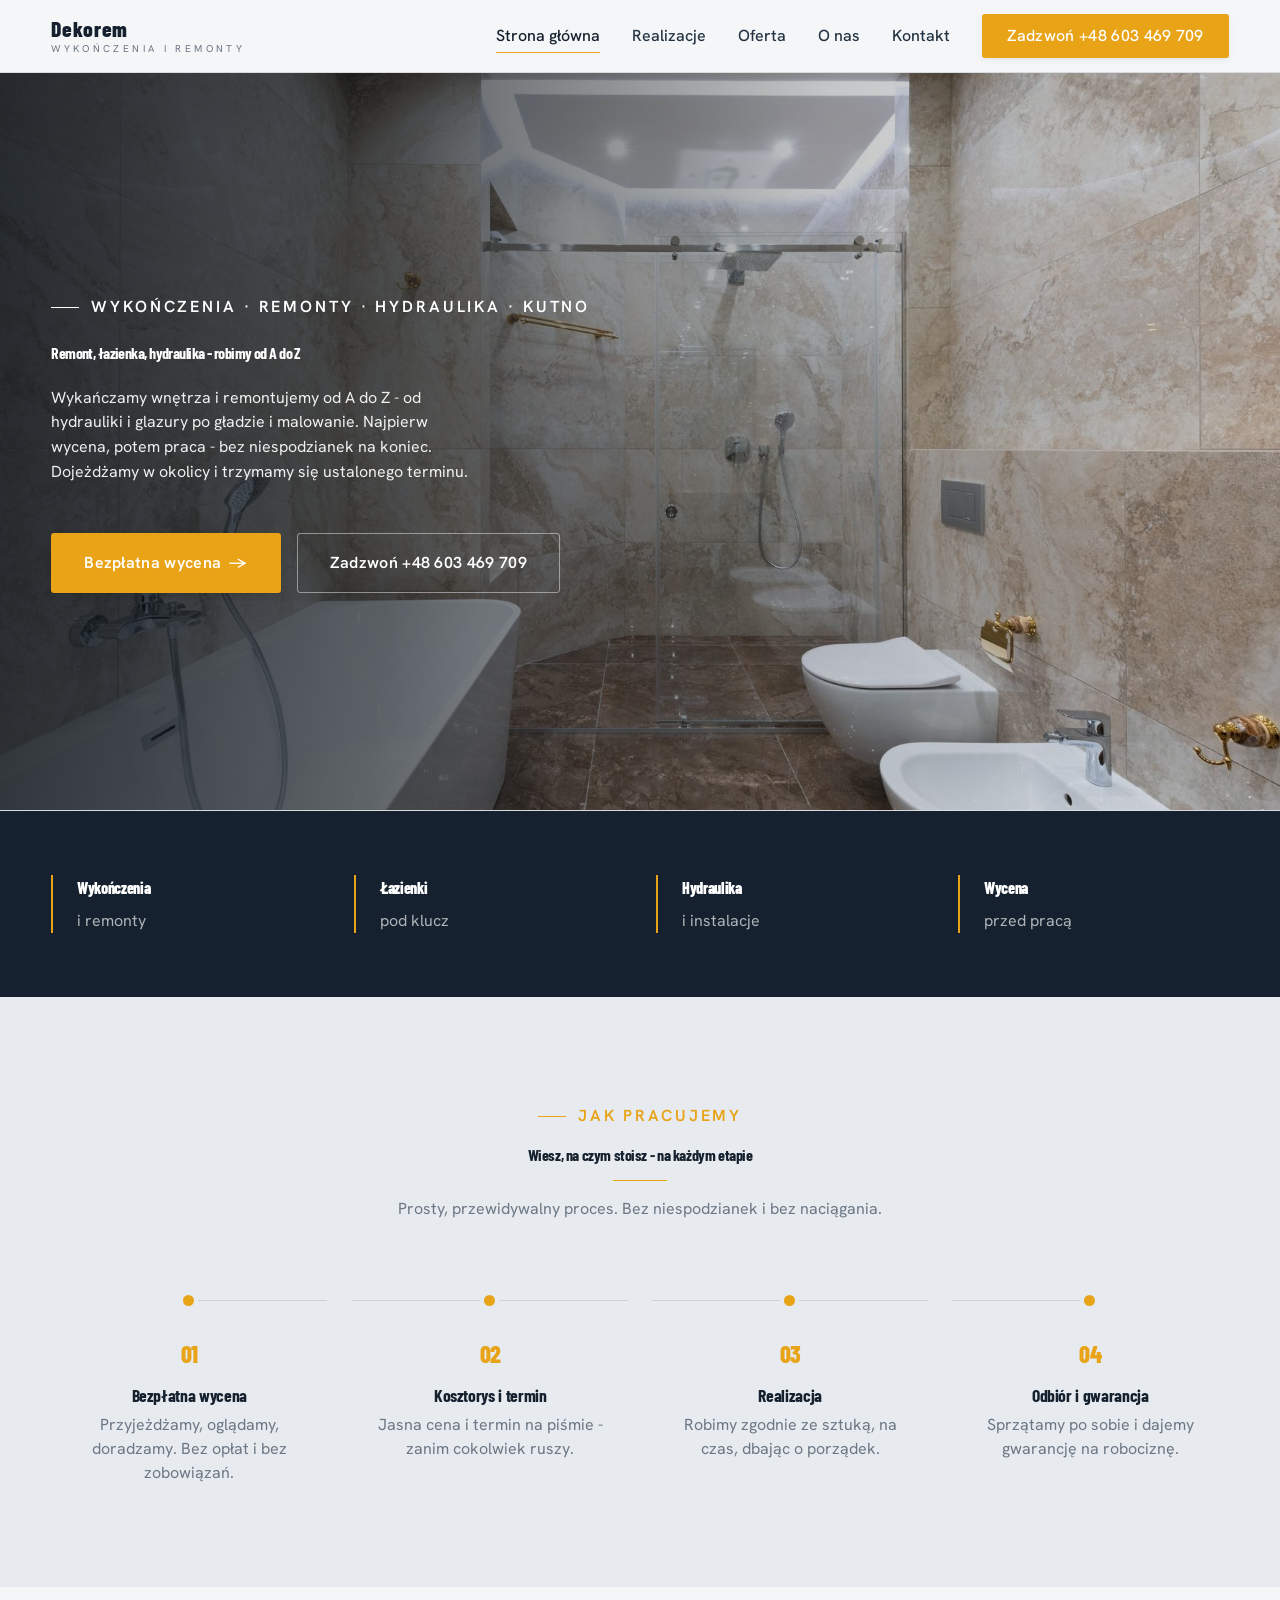
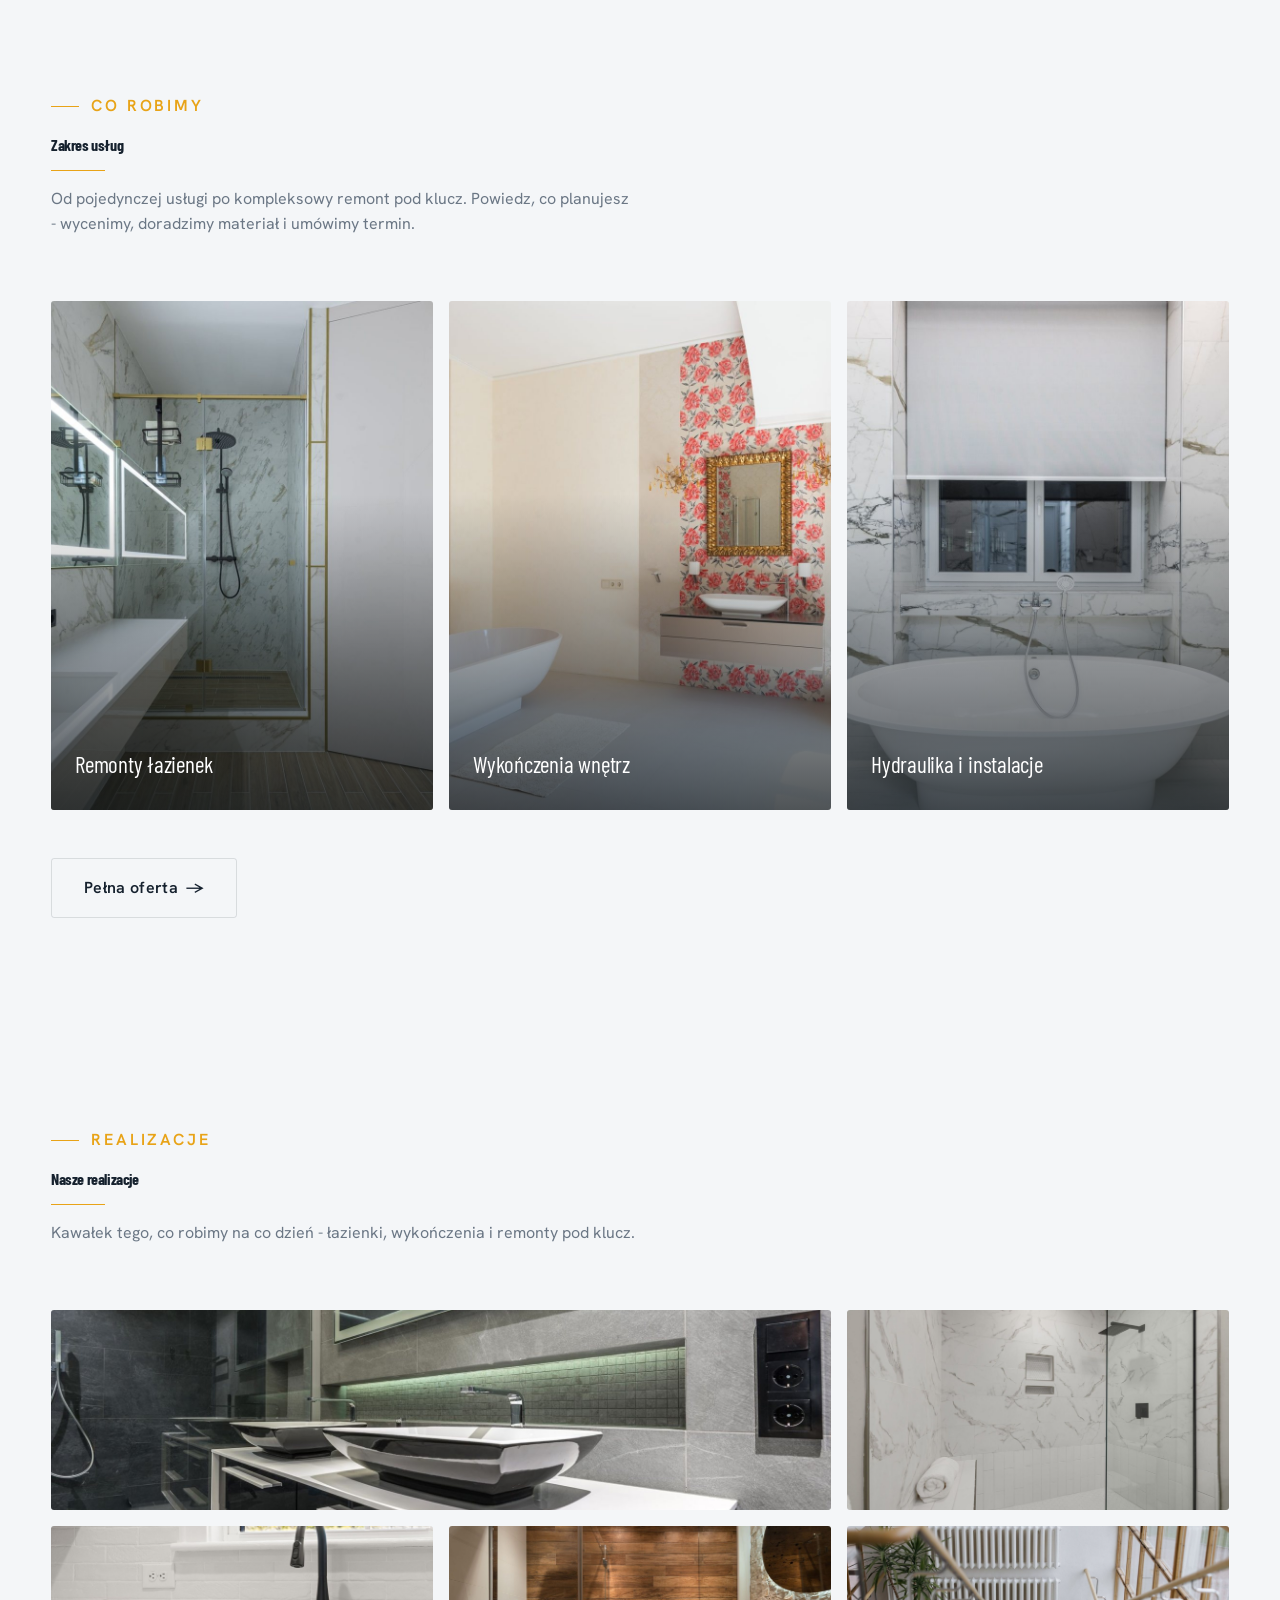
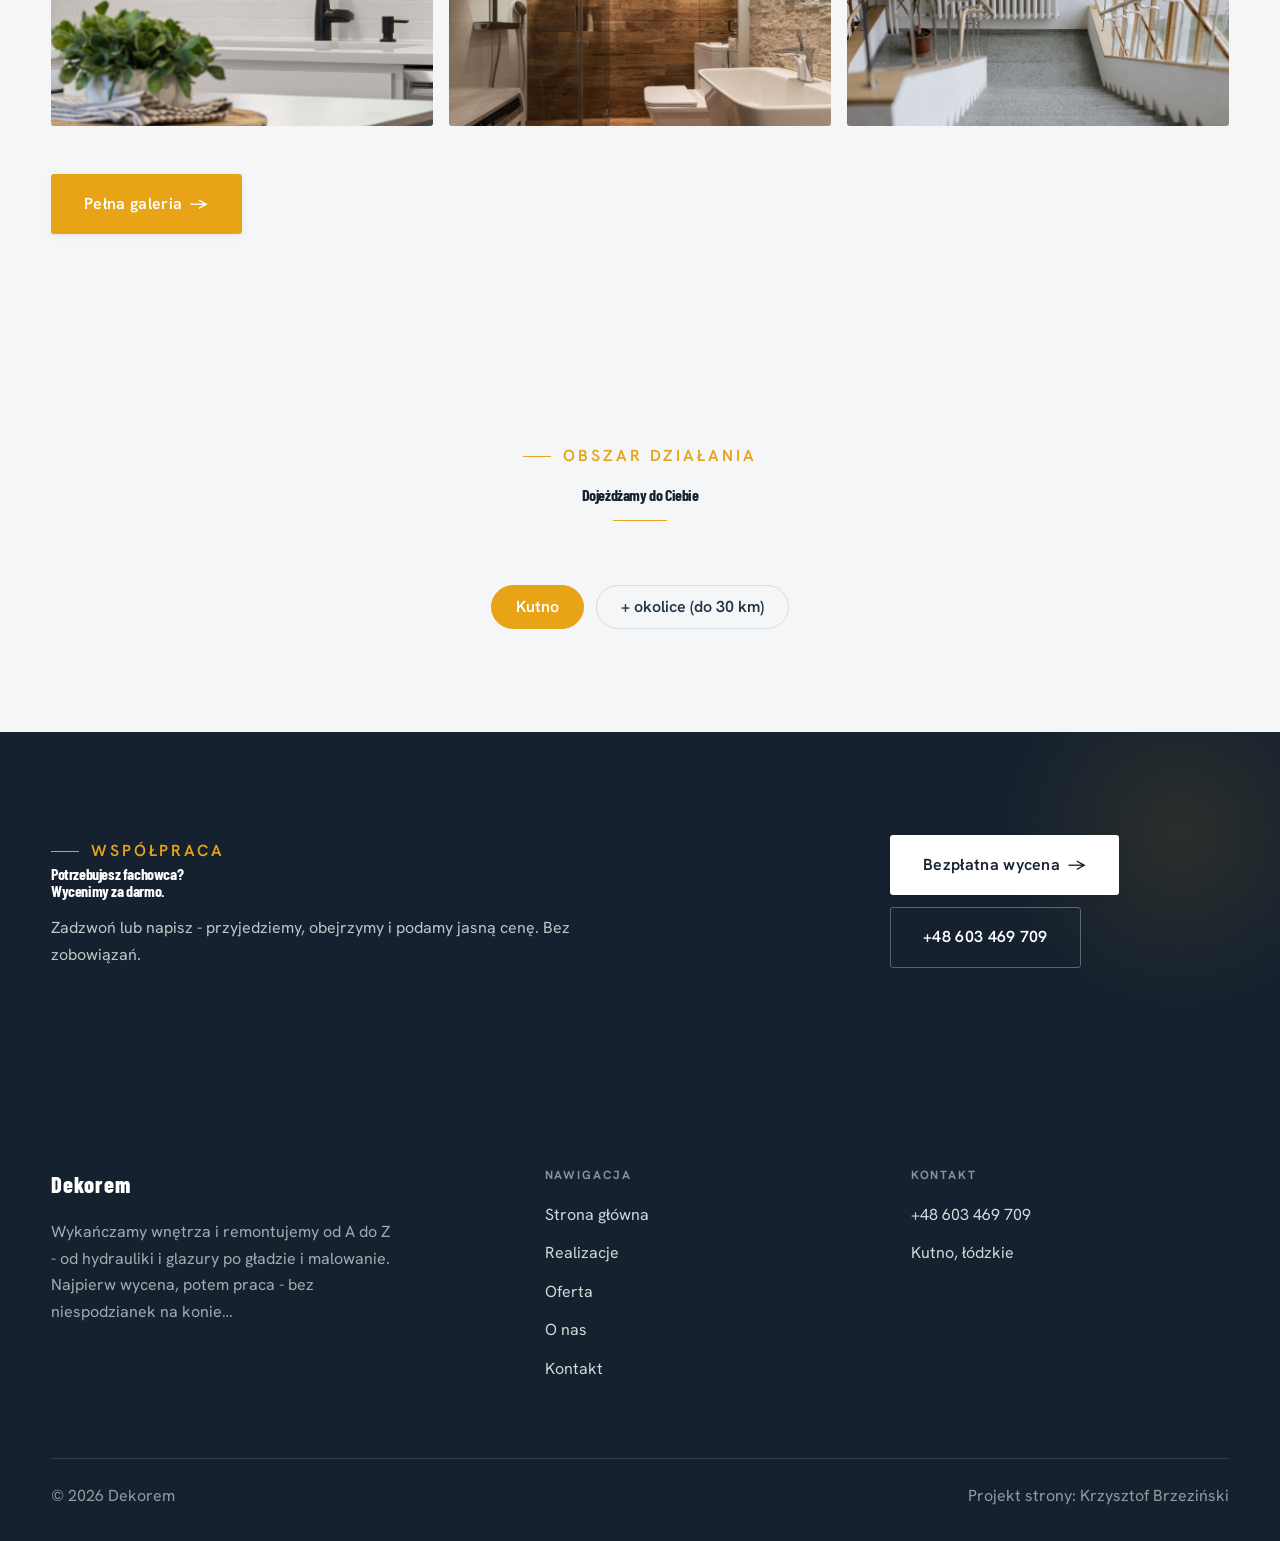
==== index.html @ 1a1f5ec7 "Strona demo: dekorem-wykonczenia-kutno" ====
<!DOCTYPE html>
<html lang="pl">
<head>
<meta charset="UTF-8">
<meta name="viewport" content="width=device-width, initial-scale=1.0">
<title>Dekorem - Wykończenia i remonty · Kutno</title>
<meta name="description" content="Dekorem - wykończenia wnętrz, remonty i hydraulika w Kutno i okolicy. Łazienki pod klucz, glazura, gładzie, malowanie, instalacje wodno-kanalizacyjne. Wycena przed pracą, gwarancja na pracę. Zadzwoń i umów termin.">
<link rel="preconnect" href="https://fonts.googleapis.com">
<link rel="preconnect" href="https://fonts.gstatic.com" crossorigin>
<link href="https://fonts.googleapis.com/css2?family=Barlow+Condensed:wght@500;600;700&family=Hanken+Grotesk:wght@400;500;600&display=swap" rel="stylesheet">
<link rel="stylesheet" href="assets/styles.css">
</head>
<body>

<header class="nav">
  <div class="wrap nav-inner">
    <a class="brand" href="index.html"><span class="name">Dekorem</span><span class="sub">Wykończenia i remonty</span></a>
    <nav class="nav-links">
      <a href="index.html" class="active">Strona główna</a>
      <a href="realizacje.html">Realizacje</a>
      <a href="oferta.html">Oferta</a>
      <a href="o-nas.html">O nas</a>
      <a href="kontakt.html">Kontakt</a>
      <a href="tel:+48603469709" class="btn btn-accent">Zadzwoń +48 603 469 709</a>
    </nav>
    <button class="nav-toggle" aria-label="Menu"><span></span><span></span><span></span></button>
  </div>
</header>

<section class="hero-cine">
  <img src="img/hero.jpg" alt="Dekorem - Remont, łazienka, hydraulika - robimy od A do Z">
  <div class="wrap">
    <div class="hero-copy">
      <span class="eyebrow">Wykończenia · remonty · hydraulika · Kutno</span>
      <h1>Remont, łazienka, hydraulika - robimy od A do Z</h1>
      <p class="lead">Wykańczamy wnętrza i remontujemy od A do Z - od hydrauliki i glazury po gładzie i malowanie. Najpierw wycena, potem praca - bez niespodzianek na koniec. Dojeżdżamy w okolicy i trzymamy się ustalonego terminu.</p>
      <div class="hero-actions">
        <a href="kontakt.html" class="btn btn-accent">Bezpłatna wycena <span class="arr">→</span></a>
        <a href="tel:+48603469709" class="btn btn-ghost" style="color:#fff;border-color:rgba(255,255,255,.45)">Zadzwoń +48 603 469 709</a>
      </div>
    </div>
  </div>
</section>
<section class="strip" style="padding-block:0">
  <div class="wrap">
    <div class="item reveal"><div class="k">Wykończenia</div><div class="v">i remonty</div></div>
    <div class="item reveal"><div class="k">Łazienki</div><div class="v">pod klucz</div></div>
    <div class="item reveal"><div class="k">Hydraulika</div><div class="v">i instalacje</div></div>
    <div class="item reveal"><div class="k">Wycena</div><div class="v">przed pracą</div></div>
  </div>
</section>
<section class="proces">
  <div class="wrap">
    <div class="head center reveal">
      <span class="eyebrow">Jak pracujemy</span>
      <h2>Wiesz, na czym stoisz - na każdym etapie</h2>
      <p>Prosty, przewidywalny proces. Bez niespodzianek i bez naciągania.</p>
    </div>
    <ol class="proces-line">
      <li class="reveal"><span class="pno">01</span><h3>Bezpłatna wycena</h3><p>Przyjeżdżamy, oglądamy, doradzamy. Bez opłat i bez zobowiązań.</p></li>
      <li class="reveal"><span class="pno">02</span><h3>Kosztorys i termin</h3><p>Jasna cena i termin na piśmie - zanim cokolwiek ruszy.</p></li>
      <li class="reveal"><span class="pno">03</span><h3>Realizacja</h3><p>Robimy zgodnie ze sztuką, na czas, dbając o porządek.</p></li>
      <li class="reveal"><span class="pno">04</span><h3>Odbiór i gwarancja</h3><p>Sprzątamy po sobie i dajemy gwarancję na robociznę.</p></li>
    </ol>
  </div>
</section>
<section>
  <div class="wrap">
    <div class="head reveal">
      <span class="eyebrow">Co robimy</span>
      <h2>Zakres usług</h2>
      <p>Od pojedynczej usługi po kompleksowy remont pod klucz. Powiedz, co planujesz - wycenimy, doradzimy materiał i umówimy termin.</p>
    </div>
    <div class="gateways">
      <a href="oferta.html" class="gateway reveal"><img src="img/g2.jpg" alt="Remonty łazienek"><span class="g-ttl">Remonty łazienek</span></a>
      <a href="oferta.html" class="gateway reveal"><img src="img/g3.jpg" alt="Wykończenia wnętrz"><span class="g-ttl">Wykończenia wnętrz</span></a>
      <a href="oferta.html" class="gateway reveal"><img src="img/g4.jpg" alt="Hydraulika i instalacje"><span class="g-ttl">Hydraulika i instalacje</span></a>
    </div>
    <div style="margin-top:var(--space-7)" class="reveal"><a href="oferta.html" class="btn btn-ghost">Pełna oferta <span class="arr">→</span></a></div>
  </div>
</section>
<section>
  <div class="wrap">
    <div class="head reveal">
      <span class="eyebrow">Realizacje</span>
      <h2>Nasze realizacje</h2>
      <p>Kawałek tego, co robimy na co dzień - łazienki, wykończenia i remonty pod klucz.</p>
    </div>
    <div class="gallery">
      <div class="tile t-two3 reveal"><img src="img/g5.jpg" alt="Remont łazienki"><div class="cap">Remont łazienki</div></div>
      <div class="tile t-third reveal"><img src="img/g6.jpg" alt="Wykończenie wnętrza"><div class="cap">Wykończenie wnętrza</div></div>
      <div class="tile t-third reveal"><img src="img/g7.jpg" alt="Glazura i terakota"><div class="cap">Glazura i terakota</div></div>
      <div class="tile t-third reveal"><img src="img/g8.jpg" alt="Strefa prysznica"><div class="cap">Strefa prysznica</div></div>
      <div class="tile t-third reveal"><img src="img/g9.jpg" alt="Hydraulika i armatura"><div class="cap">Hydraulika i armatura</div></div>
    </div>
    <div style="margin-top:var(--space-7)" class="reveal"><a href="realizacje.html" class="btn btn-accent">Pełna galeria <span class="arr">→</span></a></div>
  </div>
</section>
<section class="obszar">
  <div class="wrap">
    <div class="head center reveal">
      <span class="eyebrow">Obszar działania</span>
      <h2>Dojeżdżamy do Ciebie</h2>
    </div>
    <ul class="obszar-list reveal"><li class="is-home">Kutno</li><li>+ okolice (do 30 km)</li></ul>
  </div>
</section>
<section class="cta">
  <div class="wrap">
    <div class="reveal">
      <span class="eyebrow">Współpraca</span>
      <h2>Potrzebujesz fachowca? Wycenimy za darmo.</h2>
      <p>Zadzwoń lub napisz - przyjedziemy, obejrzymy i podamy jasną cenę. Bez zobowiązań.</p>
    </div>
    <div class="cta-actions reveal">
      <a href="kontakt.html" class="btn btn-light">Bezpłatna wycena <span class="arr">→</span></a>
      <a href="tel:+48603469709" class="btn btn-ghost" style="color:#fff;border-color:rgba(255,255,255,.3)">+48 603 469 709</a>
    </div>
  </div>
</section>

<footer>
  <div class="wrap">
    <div class="foot-grid">
      <div class="foot-brand">
        <div class="name">Dekorem</div>
        <p>Wykańczamy wnętrza i remontujemy od A do Z - od hydrauliki i glazury po gładzie i malowanie. Najpierw wycena, potem praca - bez niespodzianek na konie…</p>
      </div>
      <div class="foot-col">
        <h4>Nawigacja</h4>
        <a href="index.html">Strona główna</a>
        <a href="realizacje.html">Realizacje</a>
        <a href="oferta.html">Oferta</a>
        <a href="o-nas.html">O nas</a>
        <a href="kontakt.html">Kontakt</a>
      </div>
      <div class="foot-col">
        <h4>Kontakt</h4>
        <a href="tel:+48603469709">+48 603 469 709</a>
        <p>Kutno, łódzkie</p>
      </div>
    </div>
    <div class="foot-bot">
      <span>© 2026 Dekorem</span>
      <span>Projekt strony: Krzysztof Brzeziński</span>
    </div>
  </div>
</footer>
<div class="sticky-call"><a class="sc-call" href="tel:+48603469709">📞 Zadzwoń</a><a class="sc-quote" href="kontakt.html">Bezpłatna wycena</a></div>

<script src="assets/main.js"></script>
</body>
</html>
---- assets/styles.css ----
/* ============================================================
   STOLBASZ — premium, architektoniczny B2B fit-out
   Jasna paleta, zero brązu. System wg premium-web-craft.
   Projekt strony: Krzysztof Brzeziński
   ============================================================ */

:root{
  /* PALETA — jasna, architektoniczna, chłodna */
  --paper:#F4F6F8;          /* główne tło */
  --paper-2:#E7EBEF;        /* sekcje alternatywne (chłodny jasny szary) */
  --paper-3:#E7EBEF;        /* delikatne wypełnienia */
  --ink:#15212E;            /* tekst główny — chłodny grafit */
  --ink-soft:#243443;       /* nagłówki drugorzędne */
  --muted:#6B7785;          /* tekst poboczny */
  --line:rgba(21,33,46,.12);/* hairline */
  --accent:#E8A317;         /* stonowany petrol-slate — jedyny akcent */
  --accent-d:#C9870C;
  --accent-soft:rgba(232,163,23,.10);
  --dark:#15212E;           /* sekcje ciemne (stopka/CTA) */

  /* ODSTĘPY — skala 4/8 */
  --space-1:4px; --space-2:8px; --space-3:12px; --space-4:16px; --space-5:24px;
  --space-6:32px; --space-7:48px; --space-8:64px; --space-9:96px; --space-10:128px;

  /* TYPOGRAFIA — fluid clamp() */
  --text-sm:clamp(.82rem,.8rem+.1vw,.9rem);
  --text-base:clamp(1rem,.97rem+.15vw,1.1rem);
  --text-lg:clamp(1.12rem,1.05rem+.3vw,1.3rem);
  --text-h3:clamp(1.2rem,1.1rem+.5vw,1.5rem);
  --text-h2:clamp(1.9rem,1.5rem+1.9vw,2.8rem);
  --text-h1:clamp(2.6rem,1.9rem+3.6vw,4.6rem);

  /* PROMIENIE — architektoniczne, raczej ostre */
  --r-sm:3px; --r-md:6px; --r-lg:10px;

  /* RUCH */
  --ease:cubic-bezier(.25,.46,.45,.94); --dur:.24s;

  /* CIENIE — miękkie, warstwowe */
  --sh-sm:0 1px 2px rgba(16,24,32,.04), 0 2px 8px rgba(16,24,32,.05);
  --sh-md:0 2px 6px rgba(16,24,32,.05), 0 12px 28px -8px rgba(16,24,32,.12);
  --sh-lg:0 6px 14px rgba(16,24,32,.07), 0 26px 56px -18px rgba(16,24,32,.22);

  --hairline:1px solid var(--line);

  --font-display:'Barlow Condensed','Hanken Grotesk',sans-serif;
  --font-body:'Hanken Grotesk',sans-serif;
}

*{box-sizing:border-box;margin:0;padding:0}
html{scroll-behavior:smooth}
body{
  font-family:var(--font-body);
  font-size:var(--text-base);
  line-height:1.65;
  color:var(--ink);
  background:var(--paper);
  -webkit-font-smoothing:antialiased;
  text-rendering:optimizeLegibility;
}
img{max-width:100%;display:block}
a{color:inherit;text-decoration:none}

.wrap{width:min(92%,1180px);margin-inline:auto}
section{padding-block:clamp(52px,6.5vw,96px)}

h1,h2,h3{font-family:var(--font-display);font-weight:700;line-height:1.08;letter-spacing:-.02em;color:var(--ink)}
h1{font-size:var(--text-h1);letter-spacing:-.035em}
h2{font-size:var(--text-h2);letter-spacing:-.025em}
h3{font-size:var(--text-h3)}
p{max-width:65ch}

.eyebrow{
  font-family:var(--font-body);
  font-size:var(--text-sm);
  font-weight:600;
  letter-spacing:.18em;
  text-transform:uppercase;
  color:var(--accent);
  display:inline-flex;align-items:center;gap:var(--space-3);
}
.eyebrow::before{content:"";width:28px;height:1px;background:var(--accent);display:inline-block}

.muted{color:var(--muted)}
.lead{font-size:var(--text-lg);line-height:1.55;color:var(--ink-soft);max-width:50ch}

/* ---------- BUTTONS ---------- */
.btn{
  display:inline-flex;align-items:center;gap:var(--space-2);
  font-weight:600;font-size:var(--text-sm);letter-spacing:.02em;
  padding:var(--space-4) var(--space-6);
  border-radius:var(--r-sm);
  transition:transform var(--dur) var(--ease),box-shadow var(--dur) var(--ease),background var(--dur) var(--ease);
  cursor:pointer;border:1px solid transparent;
}
.btn-accent{background:var(--accent);color:#fff;box-shadow:var(--sh-sm)}
.btn-accent:hover{background:var(--accent-d);transform:translateY(-2px);box-shadow:var(--sh-md)}
.btn-accent:active{transform:translateY(0);box-shadow:var(--sh-sm)}
.btn-ghost{background:transparent;color:var(--ink);border-color:var(--line)}
.btn-ghost:hover{border-color:var(--accent);color:var(--accent);transform:translateY(-2px)}
.btn-light{background:#fff;color:var(--ink);box-shadow:var(--sh-sm)}
.btn-light:hover{transform:translateY(-2px);box-shadow:var(--sh-md)}
.btn .arr{transition:transform var(--dur) var(--ease)}
.btn:hover .arr{transform:translateX(4px)}

/* ---------- NAV ---------- */
.nav{
  position:sticky;top:0;z-index:50;
  background:color-mix(in srgb,var(--paper) 88%,transparent);
  backdrop-filter:saturate(140%) blur(10px);
  border-bottom:var(--hairline);
}
.nav-inner{display:flex;align-items:center;justify-content:space-between;height:72px}
.brand{display:flex;flex-direction:column;line-height:1}
.brand .name{font-family:var(--font-display);font-weight:800;font-size:1.35rem;letter-spacing:.04em}
.brand .sub{font-size:.62rem;letter-spacing:.34em;text-transform:uppercase;color:var(--muted);margin-top:5px}
.nav-links{display:flex;align-items:center;gap:var(--space-6)}
.nav-links a{font-size:var(--text-sm);font-weight:500;color:var(--ink-soft);position:relative;padding-block:4px;transition:color var(--dur) var(--ease)}
.nav-links a::after{content:"";position:absolute;left:0;bottom:0;width:0;height:1.5px;background:var(--accent);transition:width var(--dur) var(--ease)}
.nav-links a:hover,.nav-links a.active{color:var(--ink)}
.nav-links a:hover::after,.nav-links a.active::after{width:100%}
.nav-links .btn{padding:var(--space-2) var(--space-5)}
/* przyciski w nav: właściwy kolor (przebij .nav-links a) + bez podkreślenia */
.nav-links a.btn-accent{color:#fff}
.nav-links a.btn-ghost,.nav-links a.btn-light{color:var(--ink)}
.nav-links a.btn::after{display:none}
.nav-toggle{display:none;background:none;border:none;cursor:pointer;flex-direction:column;gap:5px;padding:8px}
.nav-toggle span{width:24px;height:2px;background:var(--ink);transition:var(--dur)}

/* ---------- HERO (split) ---------- */
.hero{position:relative;overflow:hidden;border-bottom:var(--hairline)}
.hero-grid{display:grid;grid-template-columns:1.05fr .95fr;gap:clamp(24px,4vw,60px);align-items:center;
  padding-block:clamp(36px,4.5vw,64px)}
.hero-copy .eyebrow{margin-bottom:var(--space-5)}
.hero-copy h1{margin-bottom:var(--space-5)}
.hero-copy .lead{margin-bottom:var(--space-7)}
.hero-actions{display:flex;flex-wrap:wrap;gap:var(--space-4)}
.hero-art{position:relative;aspect-ratio:4/3;border-radius:var(--r-lg);overflow:hidden;box-shadow:var(--sh-lg)}
.hero-art img{width:100%;height:100%;object-fit:cover}
.hero-art::after{content:"";position:absolute;inset:0;background:linear-gradient(180deg,transparent 55%,rgba(18,24,28,.28))}
.hero-badge{position:absolute;left:var(--space-5);bottom:var(--space-5);z-index:2;
  background:rgba(252,252,251,.94);backdrop-filter:blur(4px);
  border-radius:var(--r-md);padding:var(--space-4) var(--space-5);box-shadow:var(--sh-md);max-width:78%}
.hero-badge strong{display:block;font-family:var(--font-display);font-size:1rem;letter-spacing:-.01em}
.hero-badge span{font-size:var(--text-sm);color:var(--muted)}

/* ---------- HERO duży / kinowy (strona główna) ---------- */
.hero-cine{position:relative;min-height:clamp(560px,82vh,840px);display:flex;align-items:center;overflow:hidden;border-bottom:var(--hairline)}
.hero-cine>img{position:absolute;inset:0;width:100%;height:100%;object-fit:cover;z-index:0}
.hero-cine::after{content:"";position:absolute;inset:0;z-index:1;
  background:linear-gradient(95deg,rgba(13,18,23,.86) 0%,rgba(13,18,23,.64) 32%,rgba(13,18,23,.24) 62%,rgba(13,18,23,.04) 100%)}
.hero-cine .wrap{position:relative;z-index:2;padding-block:var(--space-8)}
.hero-cine .hero-copy{max-width:660px}
.hero-cine .eyebrow{color:#fff;margin-bottom:var(--space-5)}
.hero-cine .eyebrow::before{background:#fff}
.hero-cine h1{color:#fff;margin-bottom:var(--space-5);font-size:clamp(2.9rem,2rem+4.4vw,5.2rem)}
.hero-cine .lead{color:rgba(255,255,255,.92);max-width:48ch;margin-bottom:var(--space-7)}
.hero-cine .hero-actions{display:flex;flex-wrap:wrap;gap:var(--space-4)}
@media(max-width:680px){
  .hero-cine{min-height:clamp(520px,76vh,640px);align-items:flex-end}
  .hero-cine::after{background:linear-gradient(0deg,rgba(13,18,23,.9) 6%,rgba(13,18,23,.45) 55%,rgba(13,18,23,.25) 100%)}
  .hero-cine .wrap{padding-bottom:var(--space-9)}
}

/* full-bleed hero variant (podstrony) */
.pagehead{position:relative;min-height:46vh;display:flex;align-items:flex-end;overflow:hidden;border-bottom:var(--hairline)}
.pagehead img{position:absolute;inset:0;width:100%;height:100%;object-fit:cover}
.pagehead::after{content:"";position:absolute;inset:0;background:linear-gradient(180deg,rgba(18,24,28,.25),rgba(18,24,28,.62))}
.pagehead .wrap{position:relative;z-index:2;padding-block:var(--space-9);color:#fff}
.pagehead h1{color:#fff;max-width:18ch}
.pagehead .eyebrow{color:#fff}
.pagehead .eyebrow::before{background:#fff}
.pagehead p{color:rgba(255,255,255,.86);margin-top:var(--space-4);max-width:54ch}

/* ---------- STRIP (pasek skrótów / liczby) ---------- */
.strip{background:var(--dark);color:#fff}
.strip .wrap{display:grid;grid-template-columns:repeat(4,1fr);gap:var(--space-6);padding-block:var(--space-8)}
.strip .item .k{font-family:var(--font-display);font-size:clamp(1.6rem,1.2rem+1.4vw,2.4rem);font-weight:800;letter-spacing:-.02em;color:#fff}
.strip .item .v{font-size:var(--text-sm);color:rgba(255,255,255,.66);margin-top:var(--space-2);line-height:1.45}
.strip .item{border-left:2px solid var(--accent);padding-left:var(--space-5)}

/* ---------- SECTION HEAD ---------- */
.head{max-width:48rem;margin-bottom:var(--space-8)}
.head.center{margin-inline:auto;text-align:center}
.head .eyebrow{margin-bottom:var(--space-4)}
.head h2{margin-bottom:var(--space-4)}
.head p{color:var(--muted);font-size:var(--text-lg);line-height:1.55}
.head.center p{margin-inline:auto}

/* ---------- INTRO SPLIT ---------- */
.split{display:grid;grid-template-columns:.92fr 1.08fr;gap:clamp(28px,5vw,80px);align-items:center}
.split.rev{grid-template-columns:1.08fr .92fr}
.split.rev .split-art{order:-1}
.split-art{position:relative;aspect-ratio:5/4;border-radius:var(--r-lg);overflow:hidden;box-shadow:var(--sh-lg)}
.split-art img{width:100%;height:100%;object-fit:cover}
.split-copy h2{margin-bottom:var(--space-5)}
.split-copy p+p{margin-top:var(--space-4)}
.split-copy .btn{margin-top:var(--space-6)}

/* ---------- SERVICES (zakres) ---------- */
.svc-grid{display:grid;grid-template-columns:repeat(auto-fit,minmax(280px,1fr));gap:var(--space-5)}
.svc{background:#fff;border:var(--hairline);border-radius:var(--r-md);padding:var(--space-7) var(--space-6);
  transition:transform var(--dur) var(--ease),box-shadow var(--dur) var(--ease),border-color var(--dur) var(--ease);
  position:relative;overflow:hidden}
.svc::before{content:"";position:absolute;left:0;top:0;width:3px;height:0;background:var(--accent);transition:height var(--dur) var(--ease)}
.svc:hover{transform:translateY(-4px);box-shadow:var(--sh-md);border-color:transparent}
.svc:hover::before{height:100%}
.svc .ic{font-family:var(--font-display);font-size:.8rem;font-weight:700;letter-spacing:.12em;color:var(--accent);margin-bottom:var(--space-4)}
.svc h3{margin-bottom:var(--space-3);font-size:1.22rem}
.svc p{color:var(--muted);font-size:var(--text-base);line-height:1.6}

/* big detailed service rows */
.svc-row{display:grid;grid-template-columns:.8fr 1.2fr;gap:clamp(20px,4vw,60px);align-items:center;padding-block:var(--space-8)}
.svc-row+.svc-row{border-top:var(--hairline)}
.svc-row.rev{grid-template-columns:1.2fr .8fr}
.svc-row.rev .svc-row-art{order:-1}
.svc-row-art{aspect-ratio:4/3;border-radius:var(--r-md);overflow:hidden;box-shadow:var(--sh-md)}
.svc-row-art img{width:100%;height:100%;object-fit:cover}
.svc-row h3{font-size:1.5rem;margin-bottom:var(--space-4)}
.svc-row .num{font-family:var(--font-display);font-size:.85rem;font-weight:700;letter-spacing:.14em;color:var(--accent);display:block;margin-bottom:var(--space-3)}
.svc-row ul{list-style:none;margin-top:var(--space-4);display:flex;flex-direction:column;gap:var(--space-2)}
.svc-row li{position:relative;padding-left:var(--space-5);color:var(--muted);font-size:var(--text-base)}
.svc-row li::before{content:"";position:absolute;left:0;top:.62em;width:8px;height:1px;background:var(--accent)}

/* ---------- GALLERY (realizacje) ---------- */
.gallery{display:grid;grid-template-columns:repeat(12,1fr);gap:var(--space-4);grid-auto-rows:200px}
.tile{position:relative;overflow:hidden;border-radius:var(--r-md);box-shadow:var(--sh-sm);
  transition:transform var(--dur) var(--ease),box-shadow var(--dur) var(--ease)}
.tile img{width:100%;height:100%;object-fit:cover;transition:transform .6s var(--ease)}
.tile:hover{box-shadow:var(--sh-md)}
.tile:hover img{transform:scale(1.05)}
.tile .cap{position:absolute;left:0;right:0;bottom:0;padding:var(--space-5) var(--space-4) var(--space-4);
  background:linear-gradient(transparent,rgba(18,24,28,.78));color:#fff;
  font-size:var(--text-sm);font-weight:600;letter-spacing:.01em;
  opacity:0;transform:translateY(8px);transition:var(--dur) var(--ease)}
.tile:hover .cap{opacity:1;transform:translateY(0)}
.tile .cap small{display:block;font-weight:400;opacity:.78;letter-spacing:.04em;text-transform:uppercase;font-size:.66rem;margin-top:3px}
/* bento spans */
.t-wide{grid-column:span 6}
.t-tall{grid-column:span 6;grid-row:span 2}
.t-std{grid-column:span 6}
.t-third{grid-column:span 4}
.t-two3{grid-column:span 8}

/* ---------- TRUST / WIARYGODNOŚĆ ---------- */
.trust{background:var(--paper-2)}
.trust-grid{display:grid;grid-template-columns:repeat(auto-fit,minmax(240px,1fr));gap:var(--space-5);margin-top:var(--space-7)}
.trust-card{background:#fff;border-radius:var(--r-md);padding:var(--space-7) var(--space-6);box-shadow:var(--sh-sm);border-top:3px solid var(--accent)}
.trust-card .big{font-family:var(--font-display);font-size:clamp(1.8rem,1.3rem+1.6vw,2.6rem);font-weight:800;letter-spacing:-.02em;color:var(--ink);line-height:1}
.trust-card h3{font-size:1.12rem;margin:var(--space-3) 0 var(--space-2)}
.trust-card p{color:var(--muted);font-size:var(--text-base);line-height:1.55}

/* ---------- CTA band ---------- */
.cta{background:var(--dark);color:#fff;position:relative;overflow:hidden}
.cta .wrap{display:grid;grid-template-columns:1.4fr .6fr;gap:var(--space-7);align-items:center;position:relative;z-index:2}
.cta h2{color:#fff;max-width:20ch}
.cta p{color:rgba(255,255,255,.74);margin-top:var(--space-4)}
.cta-actions{display:flex;flex-direction:column;gap:var(--space-3);align-items:flex-start}
.cta::before{content:"";position:absolute;right:-80px;top:-80px;width:360px;height:360px;border-radius:50%;
  background:radial-gradient(circle,var(--accent-soft),transparent 70%)}

/* ---------- CONTACT ---------- */
.contact-grid{display:grid;grid-template-columns:.85fr 1.15fr;gap:clamp(28px,4vw,56px);align-items:start}
.info-list{display:flex;flex-direction:column;gap:var(--space-2)}
.info-row{display:flex;gap:var(--space-4);align-items:flex-start;padding-block:var(--space-4);border-bottom:var(--hairline)}
.info-row .ic{flex:none;width:42px;height:42px;display:grid;place-items:center;border-radius:50%;
  background:var(--accent-soft);color:var(--accent);font-size:1.05rem}
.info-row .lbl{font-size:.72rem;letter-spacing:.14em;text-transform:uppercase;color:var(--muted)}
.info-row .val{font-weight:600;font-size:var(--text-base);margin-top:2px}
.info-row a.val:hover{color:var(--accent)}
.map{border:none;border-radius:var(--r-lg);box-shadow:var(--sh-md);width:100%;height:100%;min-height:380px;filter:grayscale(.2) contrast(1.02)}
.form{background:#fff;border:var(--hairline);border-radius:var(--r-lg);padding:clamp(24px,3vw,40px);box-shadow:var(--sh-sm)}
.form .fld{margin-bottom:var(--space-5)}
.form label{display:block;font-size:var(--text-sm);font-weight:600;margin-bottom:var(--space-2)}
.form input,.form textarea{width:100%;font-family:inherit;font-size:var(--text-base);color:var(--ink);
  padding:var(--space-4);border:var(--hairline);border-radius:var(--r-sm);background:var(--paper);transition:border-color var(--dur)}
.form input:focus,.form textarea:focus{outline:none;border-color:var(--accent);background:#fff}
.form textarea{resize:vertical;min-height:120px}
.form .note{font-size:var(--text-sm);color:var(--muted);margin-top:var(--space-3)}

/* ---------- FOOTER ---------- */
footer{background:var(--dark);color:#fff;padding-block:var(--space-9) var(--space-6)}
.foot-grid{display:grid;grid-template-columns:1.4fr 1fr 1fr;gap:var(--space-7);margin-bottom:var(--space-8)}
.foot-brand .name{font-family:var(--font-display);font-weight:800;font-size:1.4rem;letter-spacing:.04em}
.foot-brand p{color:rgba(255,255,255,.62);margin-top:var(--space-4);font-size:var(--text-base);max-width:38ch}
.foot-col h4{font-size:.74rem;letter-spacing:.16em;text-transform:uppercase;color:rgba(255,255,255,.5);margin-bottom:var(--space-4)}
.foot-col a,.foot-col p{display:block;color:rgba(255,255,255,.82);font-size:var(--text-base);margin-bottom:var(--space-3)}
.foot-col a:hover{color:#fff}
.foot-bot{border-top:1px solid rgba(255,255,255,.12);padding-top:var(--space-5);display:flex;justify-content:space-between;flex-wrap:wrap;gap:var(--space-3);
  font-size:var(--text-sm);color:rgba(255,255,255,.55)}
.foot-bot a:hover{color:#fff}

/* ---------- REVEAL ---------- */
.reveal{opacity:0;transform:translateY(22px);transition:opacity .6s var(--ease),transform .6s var(--ease)}
.reveal.in{opacity:1;transform:none}

/* ---------- RESPONSIVE ---------- */
@media(max-width:920px){
  .hero-grid,.split,.split.rev,.svc-row,.svc-row.rev,.cta .wrap,.contact-grid,.foot-grid{grid-template-columns:1fr}
  .split.rev .split-art,.svc-row.rev .svc-row-art{order:0}
  .hero-art{aspect-ratio:16/10;max-height:420px}
  .strip .wrap{grid-template-columns:repeat(2,1fr);gap:var(--space-7)}
  .gallery{grid-auto-rows:180px}
  .t-wide,.t-tall,.t-std,.t-third,.t-two3{grid-column:span 6}
  .t-tall{grid-row:span 1}
  .cta-actions{flex-direction:row;flex-wrap:wrap}
  .foot-grid{gap:var(--space-6)}
}
@media(max-width:680px){
  .nav-links{position:fixed;inset:72px 0 auto 0;background:var(--paper);flex-direction:column;align-items:stretch;
    gap:0;padding:var(--space-4) 6%;border-bottom:var(--hairline);box-shadow:var(--sh-md);
    transform:translateY(-120%);transition:transform var(--dur) var(--ease)}
  .nav-links.open{transform:translateY(0)}
  .nav-links a{padding-block:var(--space-4);border-bottom:var(--hairline)}
  .nav-links .btn{margin-top:var(--space-3);justify-content:center}
  .nav-toggle{display:flex}
  .strip .wrap{grid-template-columns:1fr}
  .gallery{grid-template-columns:repeat(6,1fr)}
  .foot-grid{grid-template-columns:1fr}
}
@media(prefers-reduced-motion:reduce){
  *{animation-duration:.01ms!important;transition:none!important}
  .reveal{opacity:1!important;transform:none!important}
  html{scroll-behavior:auto}
}

/* ============================================================
   PREMIUM LAYER — destylat deep-researchu branż (anty-AI, spokój).
   Zmienne STOLBASZ (--accent/--ink/--paper/--line/--dark). Ruch ledwo
   zauważalny, krzywa cubic-bezier(.16,.84,.44,1); prefers-reduced-motion
   pokryte blanketem wyżej. Karty hairline zamiast cieni = #1 sygnał „nie-AI".
   ============================================================ */

/* więcej oddechu między sekcjami (liderzy: 110-130px) */
section{padding-block:clamp(64px,8vw,128px)}

/* 1) Aksamitny reveal — dłuższa, miękka krzywa zamiast „skoku" */
.reveal{transition:opacity .9s cubic-bezier(.16,.84,.44,1),transform .9s cubic-bezier(.16,.84,.44,1);will-change:opacity,transform}
/* stagger TYLKO w galerii (tam pozycja = porządek dzieci) */
.gallery .reveal:nth-child(2){transition-delay:.07s}
.gallery .reveal:nth-child(3){transition-delay:.14s}
.gallery .reveal:nth-child(4){transition-delay:.21s}
.gallery .reveal:nth-child(5){transition-delay:.28s}
.gallery .reveal:nth-child(6){transition-delay:.35s}

/* 2) Hero — powolny „oddech kadru" (Ken Burns), tylko desktop (bateria) */
@keyframes heroBreath{from{transform:scale(1.06)}to{transform:scale(1.12) translateY(-1.2%)}}
@media(min-width:900px){
  .hero-cine>img{transform:scale(1.06);animation:heroBreath 24s ease-in-out infinite alternate}
}

/* 3) Akcentowy hairline pod nagłówkiem sekcji, który „rysuje się" przy wejściu */
.head h2{position:relative;padding-bottom:18px}
.head h2::after{content:"";position:absolute;left:0;bottom:0;height:1px;width:0;background:var(--accent);transition:width 1s cubic-bezier(.16,.84,.44,1) .15s}
.head.center h2::after{left:50%;transform:translateX(-50%)}
.head.reveal.in h2::after,.head.center.reveal.in h2::after{width:54px}

/* 4) Karty HAIRLINE zamiast cieni/zaokrągleń (najmocniejszy anty-AI detal) */
.svc{background:transparent;border:1px solid var(--line);border-radius:var(--r-sm);box-shadow:none}
.svc:hover{box-shadow:none;border-color:var(--accent);transform:translateY(-3px)}
.trust-card{background:transparent;box-shadow:none;border:1px solid var(--line);border-top:2px solid var(--accent);border-radius:var(--r-sm)}
.tile{box-shadow:none;border-radius:var(--r-sm)}
.tile:hover{box-shadow:none}

/* 5) Sticky-nav kondensuje się po przewinięciu (sygnał dopracowania) */
.nav{transition:box-shadow .4s ease,background .4s ease}
.nav.is-stuck{box-shadow:0 1px 0 var(--line),0 14px 30px -24px rgba(0,0,0,.45)}
.nav-inner{transition:height .35s var(--ease)}
.nav.is-stuck .nav-inner{height:60px}

/* 6) MANIFESTO — pełnoekranowy cytat-bohater (zastępuje generyczne „Dlaczego my") */
.manifesto{background:var(--paper-2);text-align:center}
.manifesto .wrap{max-width:60rem}
.manifesto p{font-family:var(--font-display);font-style:italic;font-size:clamp(1.6rem,1rem+2.4vw,2.8rem);line-height:1.32;color:var(--ink-soft);margin-inline:auto;max-width:26ch;position:relative;padding-top:var(--space-8)}
.manifesto p::before{content:"";position:absolute;top:0;left:50%;transform:translateX(-50%);width:54px;height:1px;background:var(--accent)}
.manifesto p span{color:var(--accent);font-style:italic}

/* 7) GATEWAYS — 3 duże bramy-zdjęcia (zamiast paska menu usług) */
.gateways{display:grid;grid-template-columns:repeat(3,1fr);gap:var(--space-4)}
.gateway{position:relative;aspect-ratio:3/4;overflow:hidden;border-radius:var(--r-sm);display:block}
.gateway img{width:100%;height:100%;object-fit:cover;transition:transform .8s var(--ease),filter .5s var(--ease)}
.gateway::after{content:"";position:absolute;inset:0;background:linear-gradient(180deg,transparent 38%,rgba(18,24,28,.74))}
.gateway:hover img{transform:scale(1.05);filter:brightness(1.05)}
.gateway .g-ttl{position:absolute;left:0;right:0;bottom:0;z-index:2;padding:var(--space-6) var(--space-5);color:#fff;font-family:var(--font-display);font-size:1.45rem;letter-spacing:-.01em;line-height:1.15}
.gateway .g-ttl small{display:block;font-family:var(--font-body);font-size:var(--text-sm);font-weight:400;opacity:.82;letter-spacing:.03em;margin-top:5px}
@media(max-width:760px){.gateways{grid-template-columns:1fr}.gateway{aspect-ratio:16/10}}

/* 8) LOGO klienta w nagłówku (gdy podane --logo) */
.brand-logo{height:40px;width:auto;max-width:220px;object-fit:contain;display:block}
.nav.is-stuck .brand-logo{height:34px}
@media(max-width:680px){.brand-logo{height:32px}}

/* === rodzina: fachowcy === */
/* ============================================================
   RODZINA: FACHOWCY (hydraulik/elektryk/remont/brukarstwo/ogrodzenia)
   Doklejane NA WIERZCH base.css. Dziedziczy paletę/fonty skórki (trade/elektryk).
   Filozofia: telefon-bohater + zaufanie + „bezpłatna wycena". Spokój, nie krzyk.
   (count-up i podwójny iframe mapy świadomie pominięte - krytyka blueprintu.)
   ============================================================ */

/* --- PROCES - oś „jak pracujemy" (podpis rodziny, czego nie ma w meblach) --- */
.proces{background:var(--paper-2)}
.proces-line{list-style:none;display:grid;grid-template-columns:repeat(4,1fr);gap:var(--space-5);position:relative;margin:0;padding:0}
.proces-line li{position:relative;padding-top:var(--space-7)}
.proces-line li::before{content:"";position:absolute;top:14px;left:0;right:0;height:1px;background:var(--line)}
.proces-line li:last-child::before{right:50%}
.proces-line li:first-child::before{left:50%}
.proces-line li::after{content:"";position:absolute;top:9px;left:calc(50% - 6px);width:11px;height:11px;border-radius:50%;background:var(--accent);box-shadow:0 0 0 4px var(--paper-2)}
.proces-line .pno{font-family:var(--font-display);font-weight:800;font-size:1.5rem;color:var(--accent);letter-spacing:-.02em;display:block;margin-bottom:var(--space-3);text-align:center}
.proces-line h3{font-size:1.1rem;margin-bottom:var(--space-2);text-align:center}
.proces-line p{color:var(--muted);font-size:var(--text-sm);line-height:1.5;text-align:center;max-width:26ch;margin-inline:auto}
@media(max-width:820px){
  .proces-line{grid-template-columns:1fr;gap:0}
  .proces-line li{padding:var(--space-5) 0 var(--space-5) var(--space-7)}
  .proces-line li::before{left:5px;right:auto;top:0;bottom:0;width:1px;height:auto}
  .proces-line li:first-child::before,.proces-line li:last-child::before{left:5px;right:auto}
  .proces-line li::after{top:var(--space-6);left:0}
  .proces-line .pno,.proces-line h3,.proces-line p{text-align:left;margin-inline:0}
}

/* --- OBSZAR DZIAŁANIA - lokalność (chipy z REALNEGO miasta, bez drugiego iframe) --- */
.obszar .head{text-align:center;margin-inline:auto}
.obszar .head .eyebrow{justify-content:center}
.obszar-list{list-style:none;display:flex;flex-wrap:wrap;justify-content:center;gap:var(--space-3);margin:0;padding:0;max-width:60rem;margin-inline:auto}
.obszar-list li{border:1px solid var(--line);border-radius:999px;padding:var(--space-2) var(--space-5);
  font-size:var(--text-sm);font-weight:600;color:var(--ink-soft);transition:border-color .24s var(--ease),color .24s var(--ease)}
.obszar-list li:hover{border-color:var(--accent);color:var(--accent)}
.obszar-list li.is-home{background:var(--accent);border-color:var(--accent);color:#fff}

/* --- STICKY-CALL - dolny pasek mobile (najważniejszy konwerter tej rodziny) --- */
.sticky-call{display:none}
@media(max-width:820px){
  .sticky-call{display:grid;grid-template-columns:1fr 1fr;gap:1px;position:fixed;left:0;right:0;bottom:0;z-index:90;
    background:var(--line);box-shadow:0 -6px 20px -10px rgba(0,0,0,.4)}
  .sticky-call a{padding:15px 8px;text-align:center;font-weight:700;font-size:.95rem;letter-spacing:.01em}
  .sc-call{background:var(--accent);color:#fff}
  .sc-quote{background:var(--paper);color:var(--ink)}
  body{padding-bottom:56px}
}

/* --- Telefon w nagłówku trochę mocniejszy (CTA „Zadzwoń”) --- */
.nav-links a.btn-accent .nav-tel{font-variant-numeric:tabular-nums}

/* --- Blok „Awaria? Dzwoń” (opcjonalny, hydraulik/elektryk) --- */
.awaria{background:var(--dark);color:#fff}
.awaria .wrap{display:flex;flex-wrap:wrap;align-items:center;justify-content:space-between;gap:var(--space-5);padding-block:var(--space-7)}
.awaria h3{color:#fff;font-size:clamp(1.3rem,1rem+1.2vw,1.8rem)}
.awaria p{color:rgba(255,255,255,.72);margin-top:var(--space-2)}
.awaria .btn-accent{white-space:nowrap}
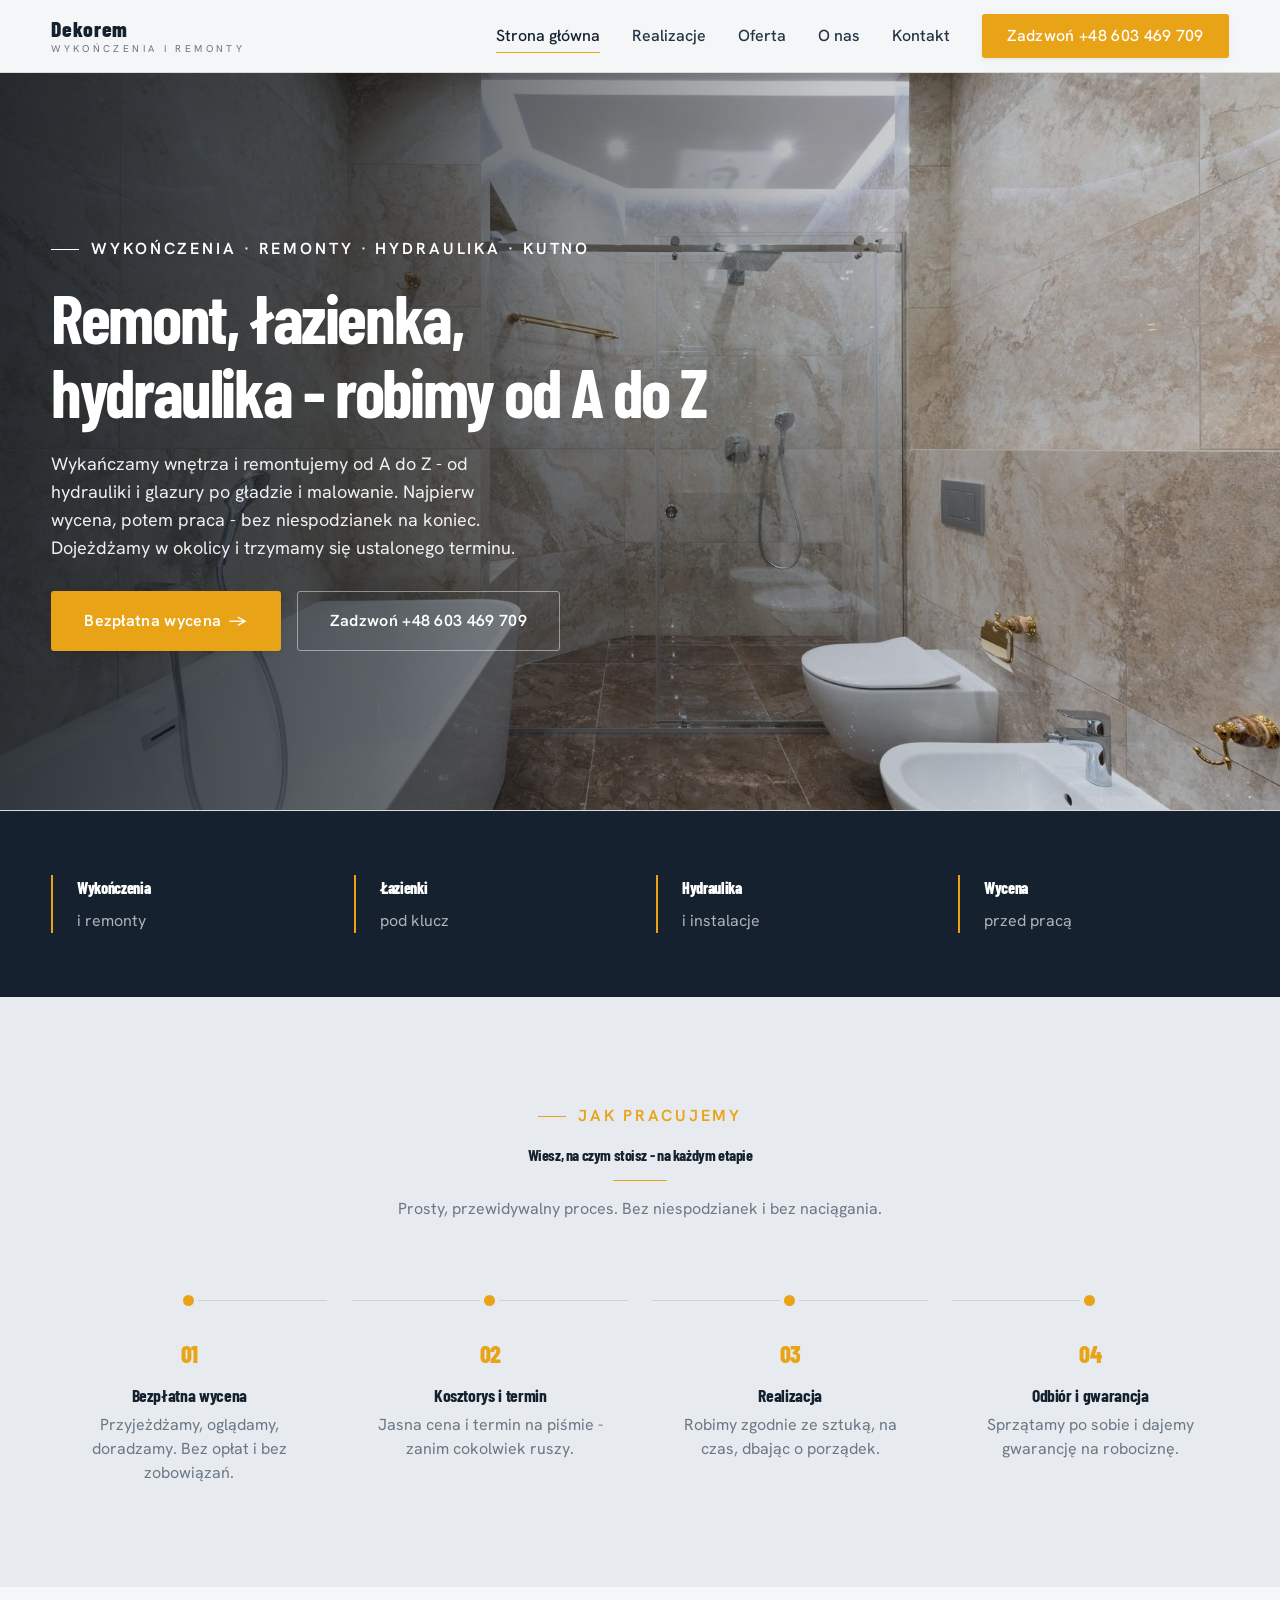
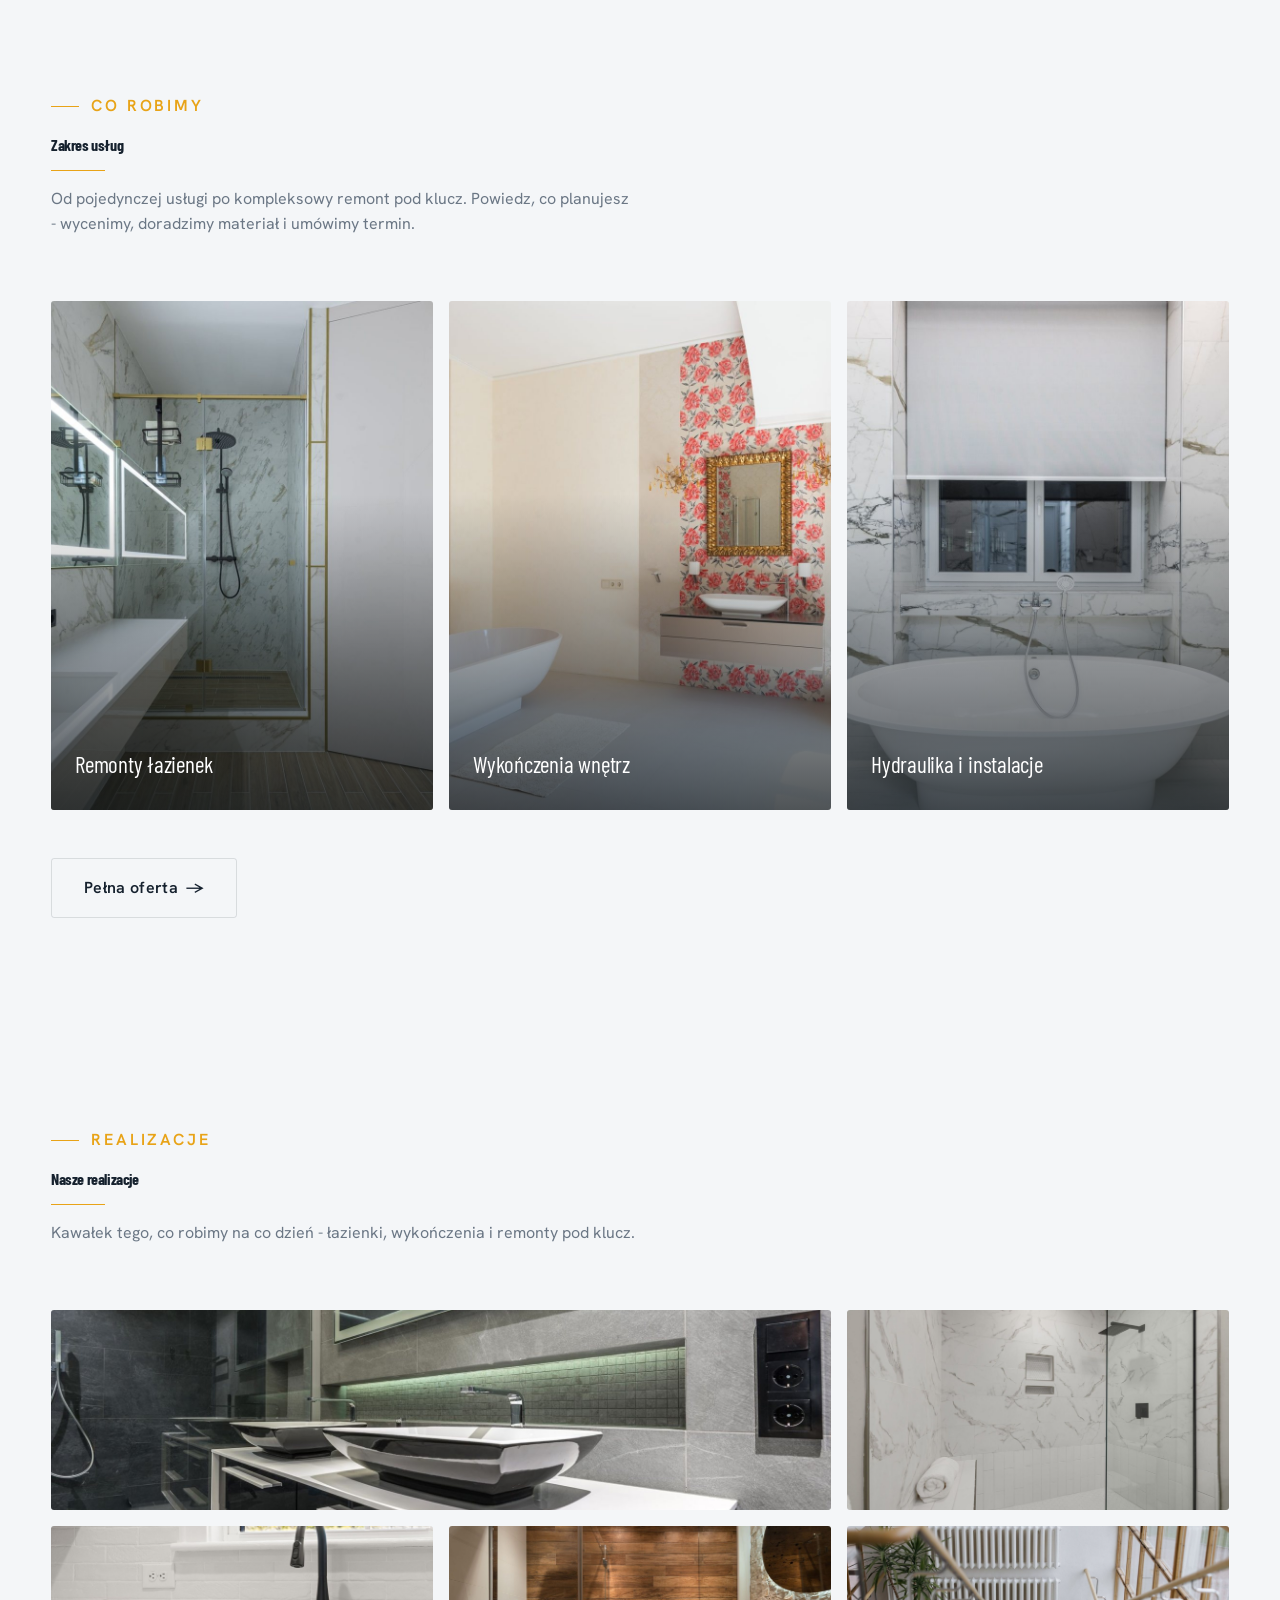
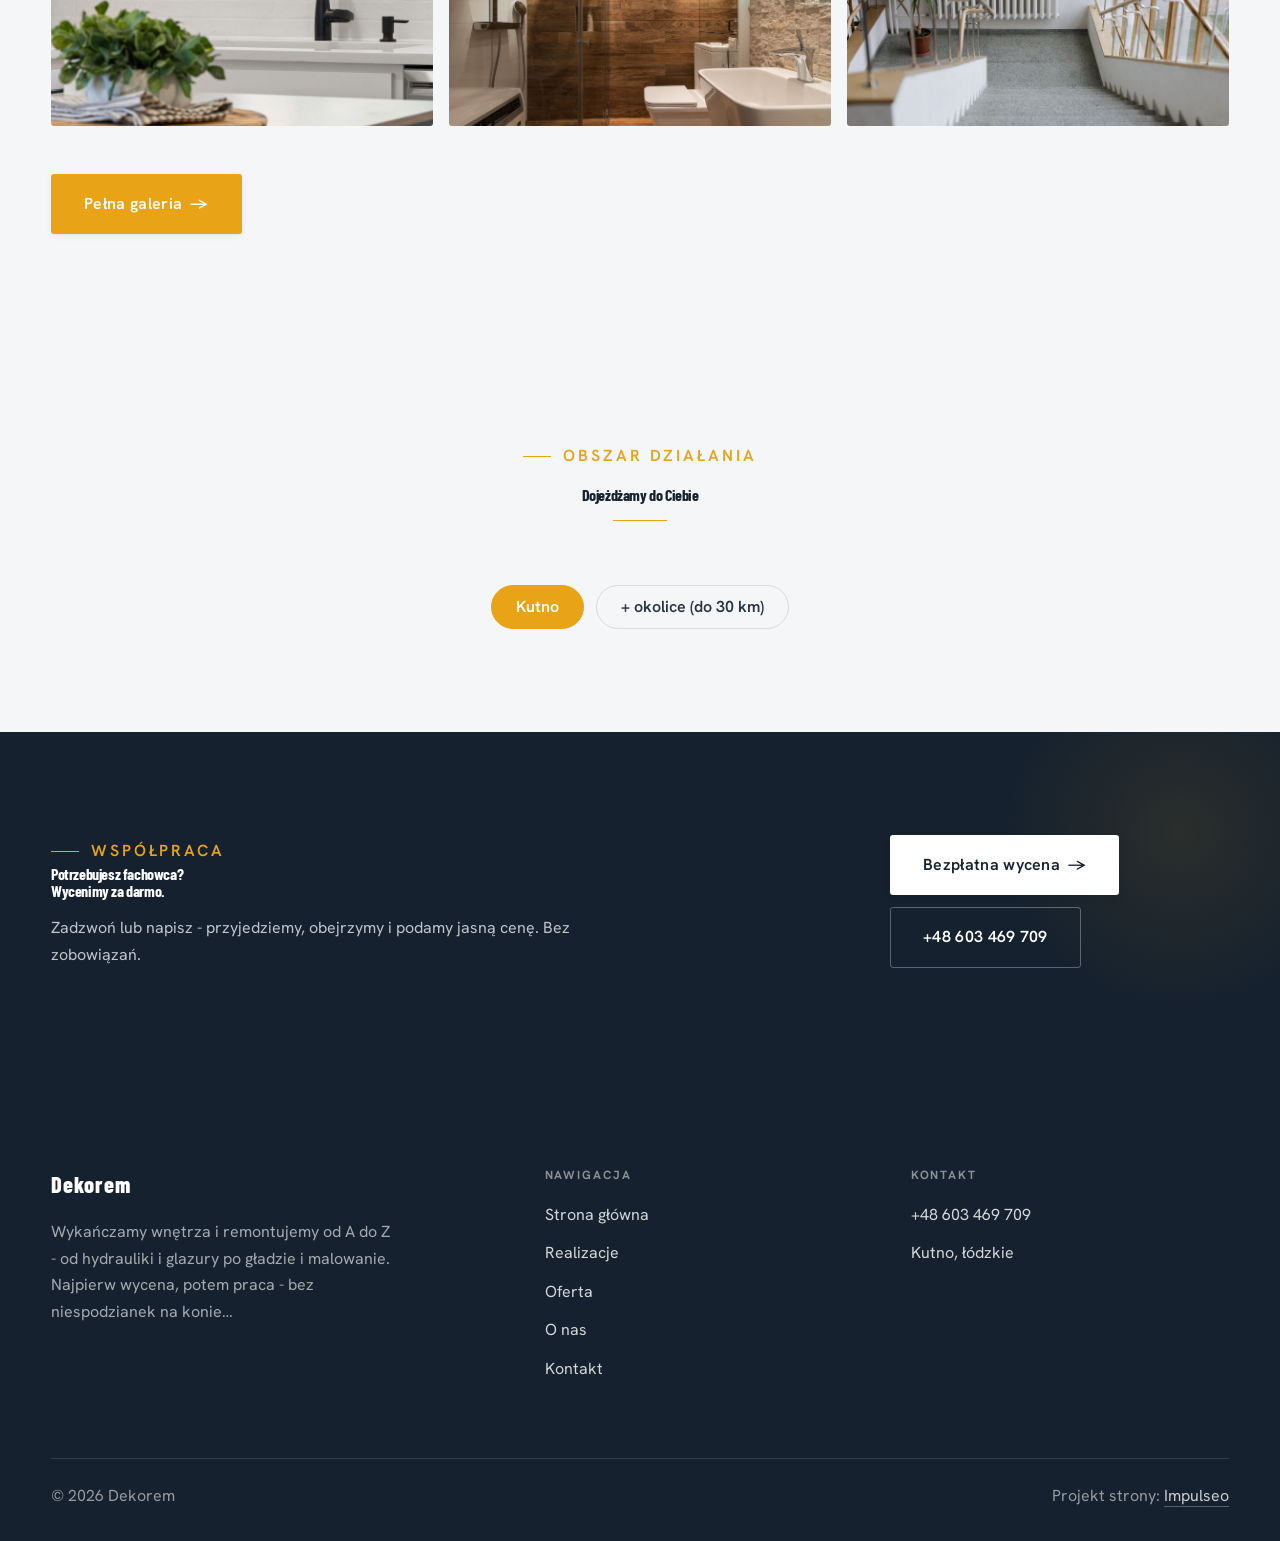
==== commit 2f23974c: "Stopka: podpis Impulseo z linkiem + poprawka znikajacego napisu w naglowku" ====
--- a/index.html
+++ b/index.html
@@ -142,7 +142,7 @@
     </div>
     <div class="foot-bot">
       <span>© 2026 Dekorem</span>
-      <span>Projekt strony: Krzysztof Brzeziński</span>
+      <span>Projekt strony: <a class="foot-credit" href="https://impulseo.pl" target="_blank" rel="noopener">Impulseo</a></span>
     </div>
   </div>
 </footer>
--- a/assets/styles.css
+++ b/assets/styles.css
@@ -1,7 +1,7 @@
 /* ============================================================
    STOLBASZ — premium, architektoniczny B2B fit-out
    Jasna paleta, zero brązu. System wg premium-web-craft.
-   Projekt strony: Krzysztof Brzeziński
+   Projekt strony: Impulseo (impulseo.pl)
    ============================================================ */
 
 :root{
@@ -447,3 +447,64 @@
 .awaria h3{color:#fff;font-size:clamp(1.3rem,1rem+1.2vw,1.8rem)}
 .awaria p{color:rgba(255,255,255,.72);margin-top:var(--space-2)}
 .awaria .btn-accent{white-space:nowrap}
+
+/* === HERO-FIT (29.07.2026) — hero DOPASOWUJE SIĘ do wysokości okna =========================
+   Zgłoszenie K. 29.07: na jego laptopie przyciski CTA w hero były ucięte dolną krawędzią
+   (Modern House). Pomiar headless (1512x879 → realny widok 792 px): dolna krawędź CTA
+   wypadała 123 px POD ekranem. Nawet przy maksymalnym oknie (982) było -20 px.
+
+   DLACZEGO POPRZEDNI FIX NIE DZIAŁAŁ: 27.07 dołożyliśmy @media(max-height:820px) — próg.
+   Widok K. ma ~792-895 px, czyli TUŻ NAD progiem → reguła w ogóle się nie włączała.
+   Progi są kruche: każdy inny laptop/dok/pasek zakładek przesuwa granicę.
+
+   ROZWIĄZANIE: zero progów. Każdy rozmiar, który decyduje o wysokości hero (typografia,
+   odstępy, padding), dostaje `min(dotychczasowa-wartość, X svh)` — czyli na wysokim ekranie
+   nic się nie zmienia, a im niższe okno, tym płynniej mniejsze. Treści NIE ucinamy.
+
+   Doklejane na SAM KONIEC styles.css (po motion) → wygrywa kaskadę, nie rusza reguł w miejscu.
+   Weryfikacja: tools-retrofit/measure_fold.py (mierzy zapas pod CTA dla 720/800/879/982). */
+
+/* ---------- HERO KINOWY (strona główna, rodziny „editorial") ---------- */
+.hero-cine .wrap{padding-block:min(var(--space-8),4svh)}
+.hero-cine .eyebrow{margin-bottom:min(var(--space-5),2svh)}
+.hero-cine h1{font-size:min(clamp(2.9rem,2rem + 4.4vw,5.2rem),7.6svh);
+  margin-bottom:min(var(--space-5),2.4svh)}
+.hero-cine .lead{font-size:min(1.125rem,2.3svh);line-height:1.55;
+  margin-bottom:min(var(--space-7),3.2svh)}
+
+/* ---------- HERO FACHOWCY — wariant A (pełny ekran) ---------- */
+.hf-panel{padding-top:min(clamp(6.5rem,13vh,9rem),11svh);
+  padding-bottom:min(clamp(2.6rem,6vh,3.6rem),4svh)}
+.hf-title{font-size:min(clamp(2.3rem,1.6rem + 3.2vw,4.3rem),7svh);
+  margin-top:min(var(--space-4),1.8svh);margin-bottom:min(var(--space-4),1.8svh)}
+.hf-lead{font-size:min(1.18rem,2.3svh);line-height:1.5}
+.hf-phone{margin-top:min(var(--space-6),2.8svh);margin-bottom:min(var(--space-5),2.2svh)}
+.hf-phone-num{font-size:min(clamp(2rem,1.5rem + 2.4vw,3.05rem),5.2svh)}
+.hf-trust{margin-top:min(var(--space-6),2.6svh);padding-top:min(var(--space-4),1.6svh)}
+
+/* Telefon: tam liczy się czytelność, nie upychanie — skalowanie wysokością wyłączone,
+   bo przy 844 px wysokości ekranu svh-limity zaczęłyby zmniejszać tekst bez potrzeby. */
+@media(max-width:680px){
+  .hero-cine h1{font-size:clamp(1.9rem,1.15rem + 4.4vw,2.7rem)}
+  .hero-cine .lead{font-size:.98rem}
+  .hf-title{font-size:clamp(2.1rem,1.6rem + 3.2vw,3rem)}
+  .hf-lead{font-size:1rem}
+  .hf-phone-num{font-size:clamp(1.9rem,1.5rem + 2.4vw,2.5rem)}
+}
+/* === /HERO-FIT === */
+
+
+/* ====== IMPULSEO-FIX-20260731 ======================================================
+   1) PODPIS w stopce jest teraz linkiem do impulseo.pl - ma być widocznie klikalny.
+   2) ŻYWY NAGŁÓWEK: warstwa przenikających kadrów (.mt-hero-layer) miała z-index:1, więc
+      lądowała NAD przyciemnieniem hero, a w rodzinie „fachowcy" nawet nad panelem z tekstem
+      (.hf-panel nie miał własnego z-index). Efekt: przy zmianie zdjęcia napis znikał i wracał.
+      Teraz warstwa idzie tam, gdzie zdjęcie tła (z-index:-2), a treść nagłówka dostaje twardy
+      z-index:3. Zmieniają się WYŁĄCZNIE zdjęcia w tle - napis stoi nieruchomo.
+      (hero-cine celowo pominięte: tam img ma z-index:0 i układ był poprawny.) */
+.foot-bot a.foot-credit{color:rgba(255,255,255,.78);text-decoration:none;border-bottom:1px solid rgba(255,255,255,.28)}
+.foot-bot a.foot-credit:hover{color:#fff;border-bottom-color:#fff}
+.hero-fach > img.mt-hero-layer,.hero-gastro > img.mt-hero-layer,.hero-auto > img.mt-hero-layer,
+.hero-dom > img.mt-hero-layer,.hero-studio > img.mt-hero-layer{z-index:-2}
+.hf-panel,.hf-inner,.hd-panel,.hk-panel,.ha-inner,.hs-inner,.hg-inner{position:relative;z-index:3}
+/* ====== koniec IMPULSEO-FIX-20260731 ====== */
